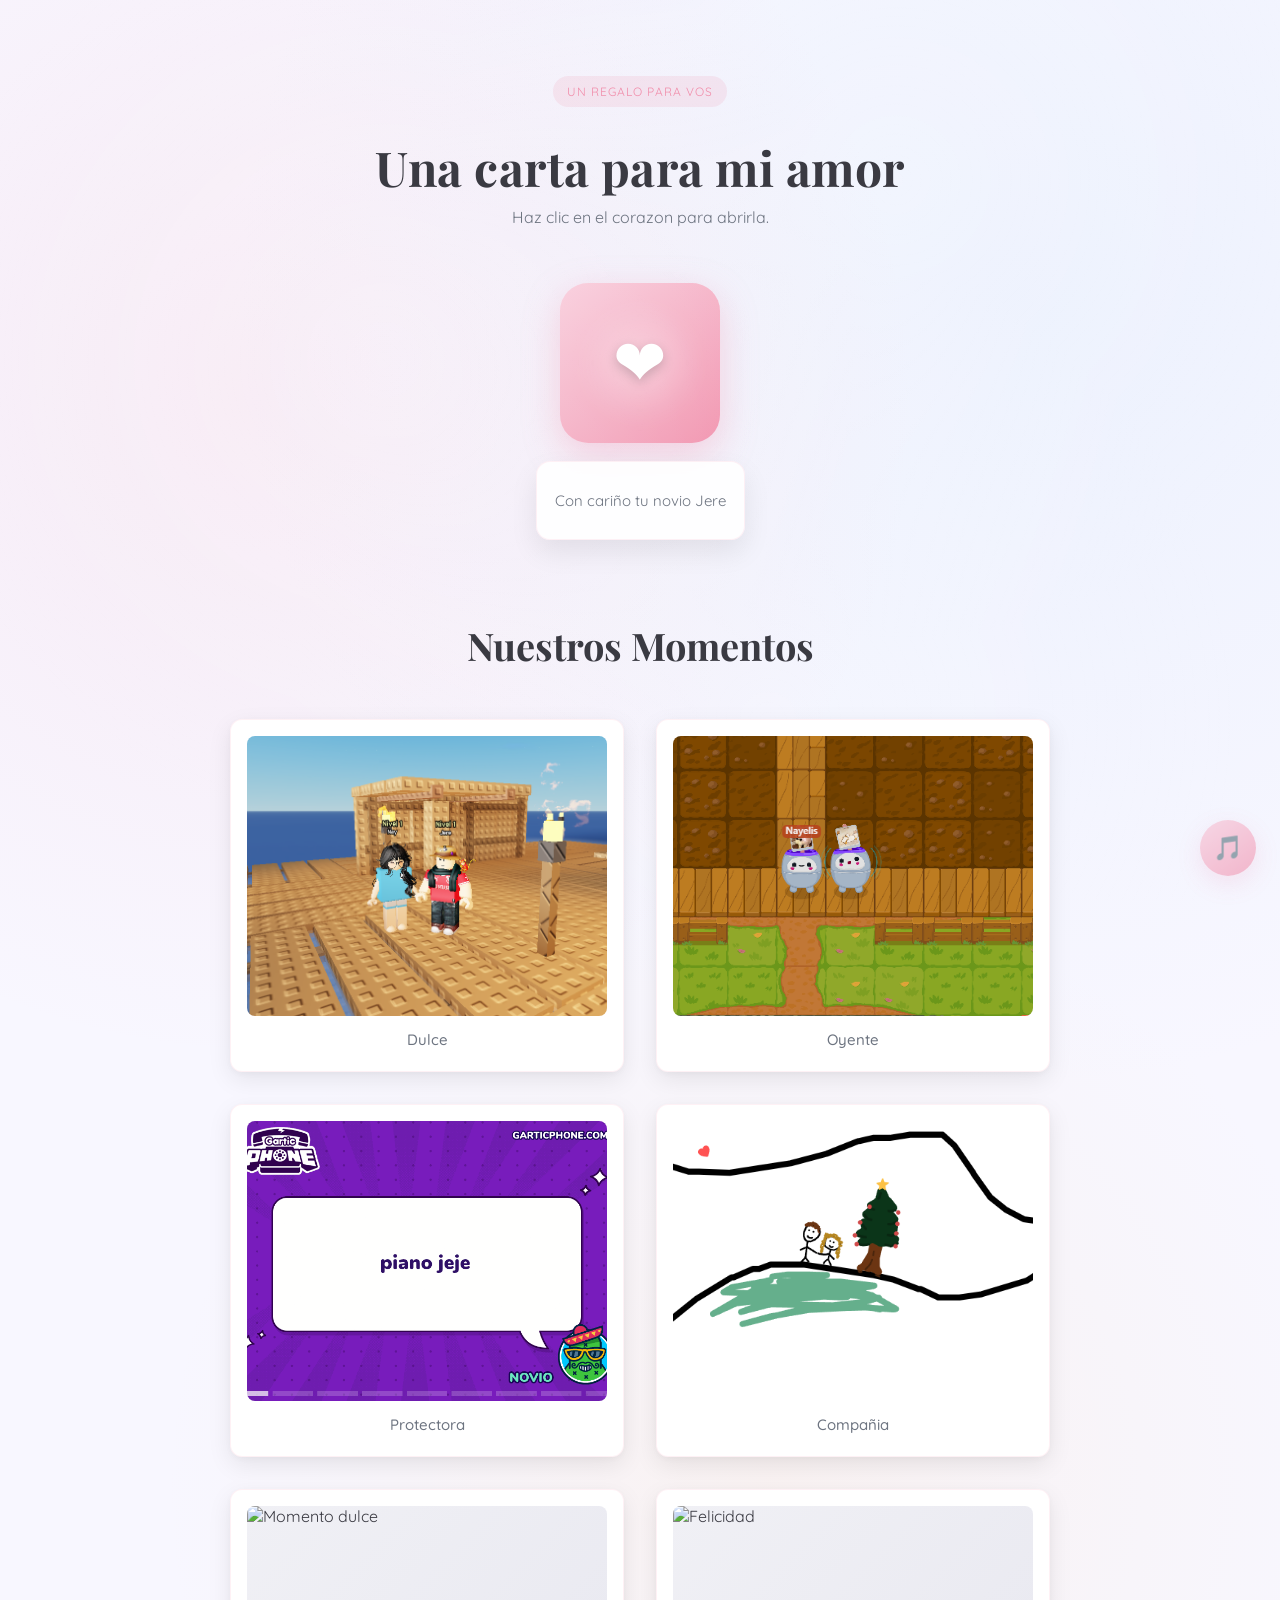
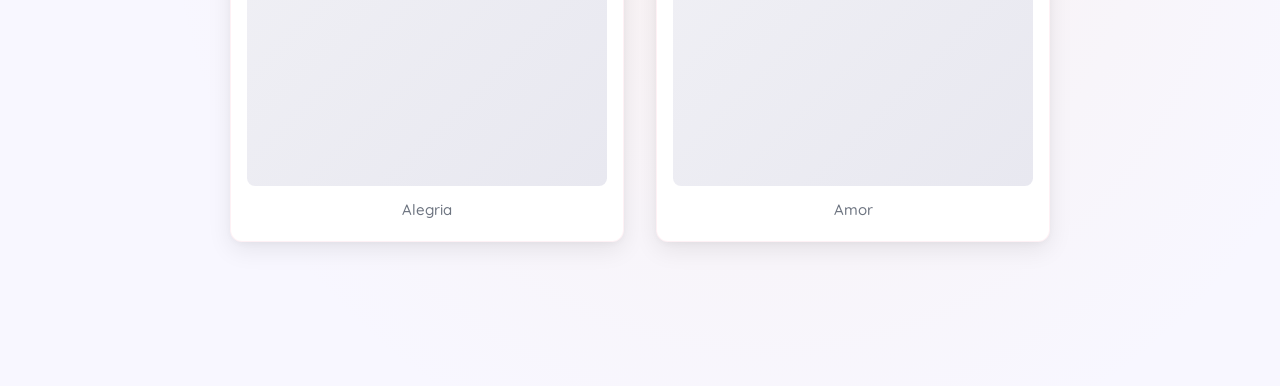
==== index.html @ 18df9baa "Update v 0.1: Primer commit, agregue la base del proyecto" ====
<!DOCTYPE html>
<html lang="es">
<head>
  <meta charset="UTF-8" />
  <meta name="viewport" content="width=device-width, initial-scale=1.0" />
  <title>Para ti</title>
  <link rel="preconnect" href="https://fonts.googleapis.com">
  <link rel="preconnect" href="https://fonts.gstatic.com" crossorigin>
  <link href="https://fonts.googleapis.com/css2?family=Playfair+Display:wght@500;700&family=Quicksand:wght@400;600&display=swap" rel="stylesheet">
  <link rel="stylesheet" href="style.css" />
</head>
<body>
  <audio id="bgMusic" loop>
    <source src="assets/music.mp3" type="audio/mpeg">
  </audio>
  
  <button class="music-toggle" id="musicToggle" aria-label="Pausar música">
    <span class="music-icon">🎵</span>
  </button>

  <div class="bg-texture" aria-hidden="true"></div>
  <div class="container">
    <header class="header">
      <p class="eyebrow">Un regalo para vos</p>
      <h1>Una carta para mi amor</h1>
      <p class="sub">Haz clic en el corazon para abrirla.</p>
    </header>

    <main class="scene">
      <button class="heart" id="heart" aria-label="Abrir carta">
        <span class="shine"></span>
        <span class="pulse"></span>
        <span class="icon">❤</span>
      </button>
      <div class="note note-small">
        <p>Con cariño tu novio Jere</p>
      </div>
    </main>

    <section class="gallery">
      <h2 class="gallery-title">Nuestros Momentos</h2>
      <div class="gallery-grid">
        <div class="photo-frame">
          <img src="assets/foto1.jpg" alt="Nuestro momento juntos" />
          <p class="photo-caption">Dulce</p>
        </div>
        <div class="photo-frame">
          <img src="assets/foto2.jpg" alt="Momento feliz" />
          <p class="photo-caption">Oyente</p>
        </div>
        <div class="photo-frame">
          <img src="assets/foto3.gif" alt="Juntos" />
          <p class="photo-caption">Protectora</p>
        </div>
        <div class="photo-frame">
          <img src="assets/foto4.jpg" alt="Aventura" />
          <p class="photo-caption">Compañia</p>
        </div>
        <div class="photo-frame">
          <img src="assets/foto5.jpg" alt="Momento dulce" />
          <p class="photo-caption">Alegria</p>
        </div>
        <div class="photo-frame">
          <img src="assets/foto6.jpg" alt="Felicidad" />
          <p class="photo-caption">Amor</p>
        </div>
      </div>
    </section>
  </div>

  <div class="overlay" id="overlay" hidden>
    <div class="letter" role="dialog" aria-modal="true" aria-labelledby="title">
      <button class="close" id="close" aria-label="Cerrar carta">×</button>
      <p class="eyebrow">Carta para Nayelis</p>
      <h2 id="title">Gracias por existir</h2>
      <p>Hola mi amor,</p>
      <p>
        Hace algunos años escuché una canción que me hizo pensar en vos.
        Vos todavía no estabas en mi vida, pero esa canción hablaba sobre
        regalar con amor aquello que uno sabe hacer mejor, o lo que sabe hacer.
        En ese momento jamás imaginé que algún día conocería a alguien a quien quisiera dedicarle algo tan tierno como una de mis canciones favoritas.
        Pero entonces llegaste vos.
      </p>
      <p>
        Te dedico con todo mi corzon, esta carta virtual, que hice con mucho amor
        y pensando en vos. Espero que te guste, y que sepas que cada palabra
        que escribi aca, viene desde lo mas profundo de mi ser.
      </p>
      <p>Con todo mi amor,</p>
      <p class="sig">Jere 💗</p>
    </div>
  </div>

  <script src="script.js"></script>
</body>
</html>
---- style.css ----
:root {
  --bg: #f8f7ff;
  --accent: #f08ba8;
  --accent-2: #b7d8f7;
  --text: #3a3a42;
  --muted: #6d7480;
  --card: #ffffff;
  --glass: rgba(255, 255, 255, 0.9);
  --font-title: "Playfair Display", "Times New Roman", serif;
  --font-body: "Quicksand", "Segoe UI", sans-serif;
}

* { box-sizing: border-box; }
body {
  margin: 0;
  min-height: 100vh;
  font-family: var(--font-body);
  color: var(--text);
  background: radial-gradient(circle at 20% 20%, rgba(240, 139, 168, 0.12), transparent 35%),
              radial-gradient(circle at 80% 15%, rgba(183, 216, 247, 0.18), transparent 40%),
              radial-gradient(circle at 60% 75%, rgba(252, 214, 172, 0.16), transparent 36%),
              var(--bg);
  overflow-x: hidden;
}

a { color: inherit; }

.bg-texture {
  position: fixed;
  inset: 0;
  background-image: radial-gradient(circle at 30% 40%, rgba(255, 255, 255, 0.8) 0, transparent 45%),
    radial-gradient(circle at 70% 20%, rgba(255, 255, 255, 0.6) 0, transparent 40%),
    radial-gradient(circle at 60% 80%, rgba(255, 255, 255, 0.55) 0, transparent 45%);
  opacity: 0.3;
  z-index: 0;
  pointer-events: none;
}

.container {
  position: relative;
  z-index: 1;
  max-width: 900px;
  margin: 0 auto;
  padding: clamp(48px, 8vw, 64px) clamp(18px, 6vw, 28px) clamp(64px, 10vw, 84px);
}

.header {
  text-align: center;
  margin-bottom: 56px;
}

.eyebrow {
  display: inline-block;
  padding: 8px 14px;
  border-radius: 999px;
  background: rgba(240, 139, 168, 0.15);
  color: var(--accent);
  letter-spacing: 0.08em;
  font-size: 12px;
  text-transform: uppercase;
}

h1 {
  font-family: var(--font-title);
  font-size: clamp(32px, 5vw, 48px);
  margin: 16px 0 8px;
  letter-spacing: 0.01em;
}

.sub {
  color: var(--muted);
  margin: 0;
  font-size: 16px;
}

.scene {
  display: grid;
  place-items: center;
  gap: 18px;
}

.heart {
  position: relative;
  width: 160px;
  height: 160px;
  border-radius: 28px;
  border: none;
  background: linear-gradient(145deg, #f7c2d4, #f08ba8);
  color: #ffffff;
  cursor: pointer;
  transition: transform 180ms ease, box-shadow 220ms ease;
  box-shadow: 0 12px 36px rgba(240, 139, 168, 0.35);
  overflow: hidden;
}

.heart .icon {
  position: relative;
  z-index: 2;
  font-size: 64px;
  text-shadow: 0 4px 12px rgba(0, 0, 0, 0.18);
}

.heart .shine {
  position: absolute;
  top: -40%;
  left: -10%;
  width: 220%;
  height: 160%;
  background: linear-gradient(120deg, rgba(255, 255, 255, 0.32), rgba(255, 255, 255, 0));
  transform: rotate(-12deg);
  opacity: 0.85;
}

.heart .pulse {
  position: absolute;
  inset: 0;
  background: radial-gradient(circle at 50% 50%, rgba(255, 255, 255, 0.55), transparent 55%);
  filter: blur(10px);
  opacity: 0.6;
  animation: pulse 1.8s infinite;
}

.heart:hover { transform: translateY(-4px) scale(1.02); }
.heart:active { transform: translateY(1px) scale(0.99); }
.heart:focus-visible {
  outline: 3px solid var(--accent-2);
  outline-offset: 6px;
}

.note {
  background: var(--glass);
  border: 1px solid rgba(240, 139, 168, 0.12);
  backdrop-filter: blur(10px);
  color: var(--muted);
  padding: 14px 18px;
  border-radius: 14px;
  box-shadow: 0 12px 28px rgba(0, 0, 0, 0.08);
}

.note-small { font-size: 15px; }

.gallery {
  margin-top: 80px;
  padding-bottom: 60px;
}

.gallery-title {
  font-family: var(--font-title);
  font-size: clamp(28px, 4vw, 38px);
  text-align: center;
  margin: 0 0 48px;
  color: var(--text);
}

.gallery-grid {
  display: grid;
  grid-template-columns: repeat(auto-fit, minmax(280px, 1fr));
  gap: 32px;
  padding: 0 12px;
}

.photo-frame {
  position: relative;
  background: var(--card);
  border-radius: 12px;
  padding: 16px;
  box-shadow: 0 8px 24px rgba(0, 0, 0, 0.08),
              0 2px 8px rgba(0, 0, 0, 0.04);
  transition: transform 220ms ease, box-shadow 280ms ease;
  border: 1px solid rgba(240, 139, 168, 0.12);
}

.photo-frame:hover {
  transform: translateY(-6px);
  box-shadow: 0 16px 40px rgba(0, 0, 0, 0.12),
              0 4px 12px rgba(0, 0, 0, 0.06);
}

.photo-frame img {
  width: 100%;
  height: 280px;
  object-fit: cover;
  border-radius: 8px;
  display: block;
  background: linear-gradient(135deg, #f0f0f5, #e8e8f0);
}

.photo-caption {
  margin: 14px 0 6px;
  text-align: center;
  font-size: 15px;
  color: var(--muted);
  font-weight: 500;
}

.overlay {
  position: fixed;
  inset: 0;
  display: grid;
  place-items: center;
  padding: 24px;
  background: rgba(58, 58, 66, 0.25);
  backdrop-filter: blur(8px);
  z-index: 10;
  animation: fadeIn 220ms ease;
}

.overlay[hidden] {
  display: none !important;
}

.letter {
  position: relative;
  max-width: 640px;
  width: min(640px, 100%);
  background: linear-gradient(180deg, rgba(255, 255, 255, 0.96), rgba(255, 255, 255, 0.92));
  border: 1px solid rgba(240, 139, 168, 0.18);
  box-shadow: 0 20px 70px rgba(0, 0, 0, 0.14);
  padding: 32px 30px 34px;
  border-radius: 18px;
  color: var(--text);
  animation: slideUp 260ms ease;
}

.letter h2 {
  font-family: var(--font-title);
  margin: 12px 0 12px;
  font-size: clamp(26px, 3vw, 34px);
}

.letter p {
  margin: 12px 0;
  line-height: 1.6;
  color: #555a66;
}

.sig { font-weight: 600; color: var(--accent); }

.close {
  position: absolute;
  top: 14px;
  right: 14px;
  width: 36px;
  height: 36px;
  border: none;
  border-radius: 50%;
  background: rgba(240, 139, 168, 0.12);
  color: var(--text);
  font-size: 20px;
  cursor: pointer;
  transition: background 150ms ease, transform 150ms ease;
}

.close:hover { background: rgba(240, 139, 168, 0.2); transform: scale(1.02); }
.close:active { transform: scale(0.98); }

.music-toggle {
  position: fixed;
  bottom: 24px;
  right: 24px;
  width: 56px;
  height: 56px;
  border-radius: 50%;
  border: none;
  background: linear-gradient(145deg, #f7c2d4, #f08ba8);
  color: #ffffff;
  font-size: 24px;
  cursor: pointer;
  box-shadow: 0 8px 24px rgba(240, 139, 168, 0.3);
  transition: transform 180ms ease, box-shadow 200ms ease;
  z-index: 100;
  display: flex;
  align-items: center;
  justify-content: center;
}

.music-toggle:hover {
  transform: translateY(-2px) scale(1.05);
  box-shadow: 0 12px 32px rgba(240, 139, 168, 0.4);
}

.music-toggle:active {
  transform: translateY(0) scale(0.98);
}

.music-toggle.paused {
  opacity: 0.6;
}

.music-icon {
  animation: musicPulse 1.2s ease infinite;
}

.music-toggle.paused .music-icon {
  animation: none;
}

@keyframes musicPulse {
  0%, 100% { transform: scale(1); }
  50% { transform: scale(1.1); }
}

@keyframes pulse {
  0% { transform: scale(0.96); opacity: 0.5; }
  50% { transform: scale(1.04); opacity: 0.8; }
  100% { transform: scale(0.96); opacity: 0.5; }
}

@keyframes fadeIn {
  from { opacity: 0; }
  to { opacity: 1; }
}

@keyframes slideUp {
  from { transform: translateY(12px); opacity: 0; }
  to { transform: translateY(0); opacity: 1; }
}

@media (max-width: 640px) {
  body { font-size: 15px; }
  .container { padding: 44px 18px 60px; }
  .header { margin-bottom: 42px; }
  h1 { font-size: clamp(28px, 8vw, 36px); }
  .heart { width: 140px; height: 140px; }
  .note { font-size: 14px; }
  .letter { padding: 24px 22px 28px; }
  .gallery { margin-top: 60px; padding-bottom: 48px; }
  .gallery-grid { gap: 24px; padding: 0 6px; }
  .photo-frame img { height: 240px; }
}

@media (max-width: 480px) {
  body { font-size: 14px; }
  .container { padding: 38px 16px 54px; }
  .header { margin-bottom: 36px; }
  .sub { font-size: 15px; }
  .heart { width: 120px; height: 120px; border-radius: 22px; }
  .heart .icon { font-size: 52px; }
  .note { font-size: 13px; padding: 12px 14px; }
  .overlay { padding: 16px; }
  .letter { border-radius: 14px; padding: 22px 18px 26px; }
  .letter h2 { font-size: clamp(22px, 7vw, 28px); }
  .music-toggle { width: 50px; height: 50px; font-size: 22px; bottom: 18px; right: 18px; }
  .gallery { margin-top: 48px; padding-bottom: 40px; }
  .gallery-title { font-size: clamp(24px, 6vw, 30px); margin-bottom: 32px; }
  .gallery-grid { grid-template-columns: 1fr; gap: 20px; }
  .photo-frame { padding: 14px; }
  .photo-frame img { height: 220px; }
  .photo-caption { font-size: 14px; margin: 12px 0 4px; }
}
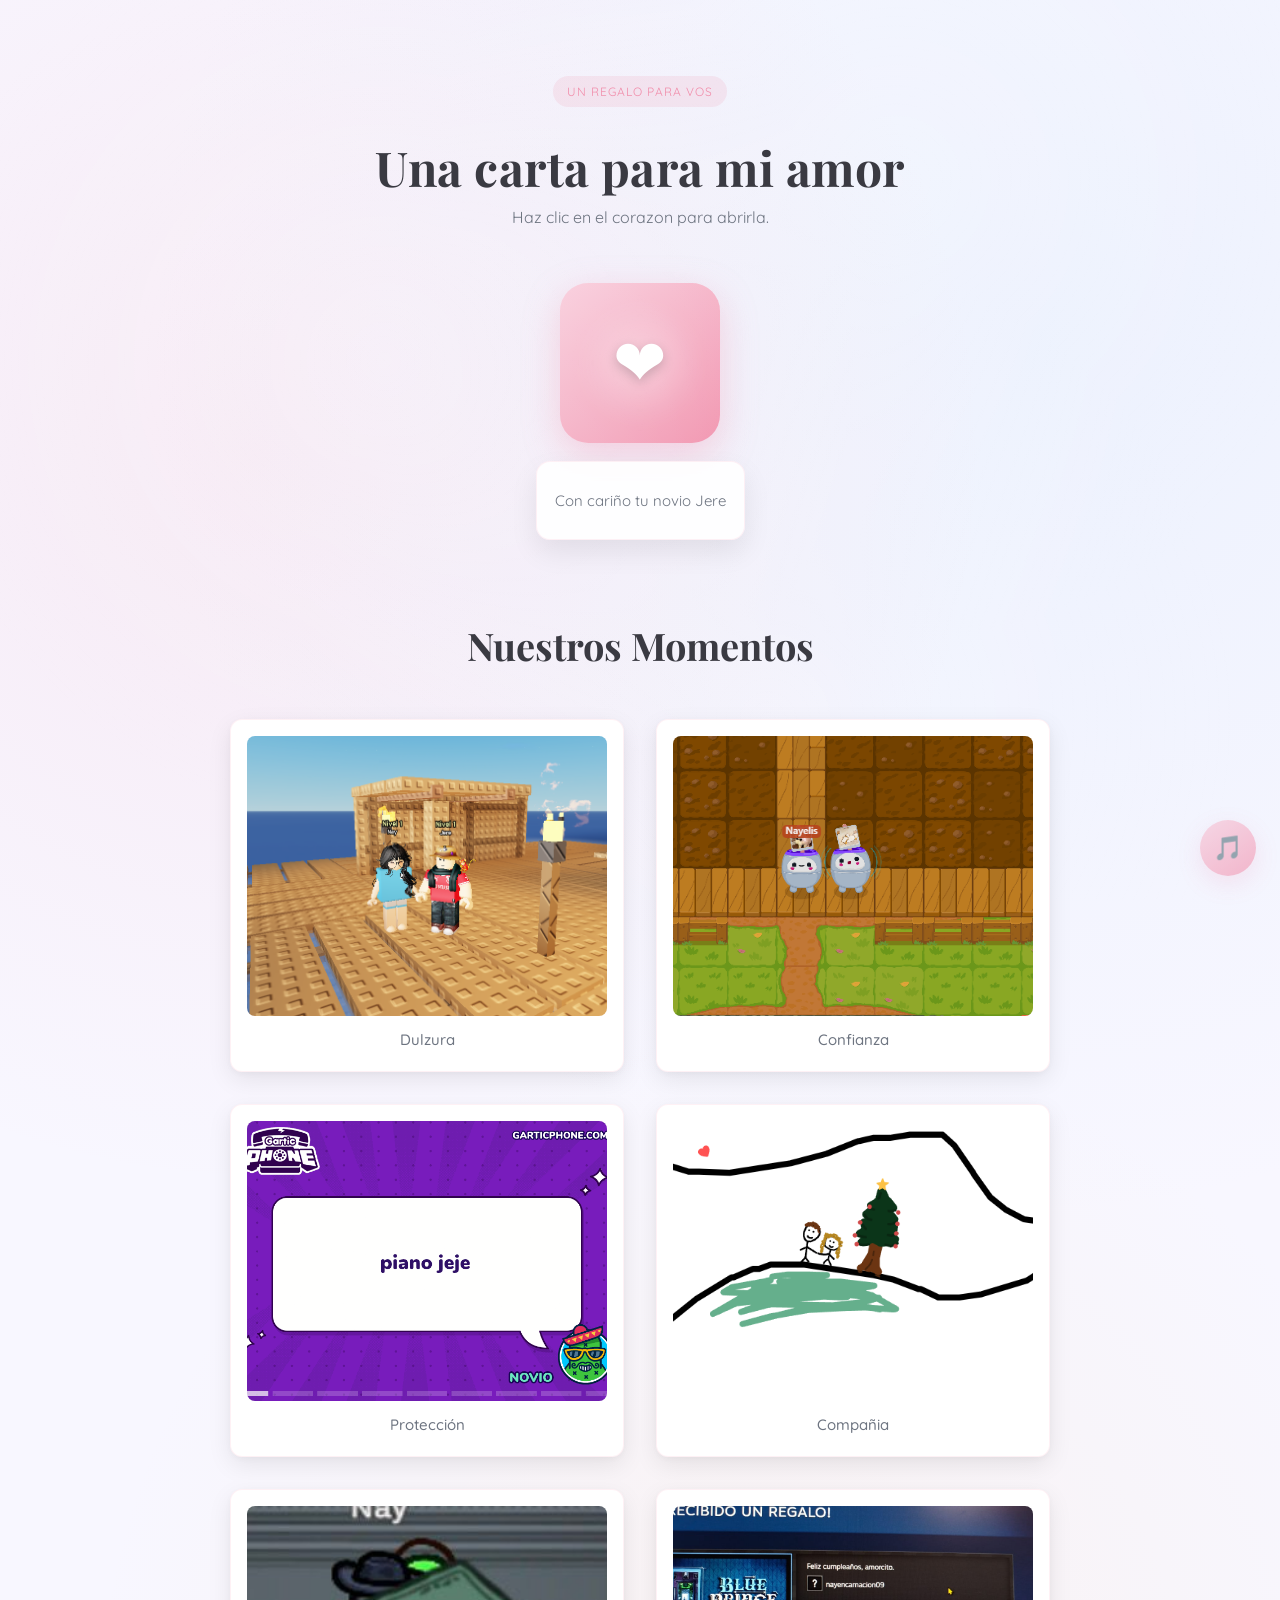
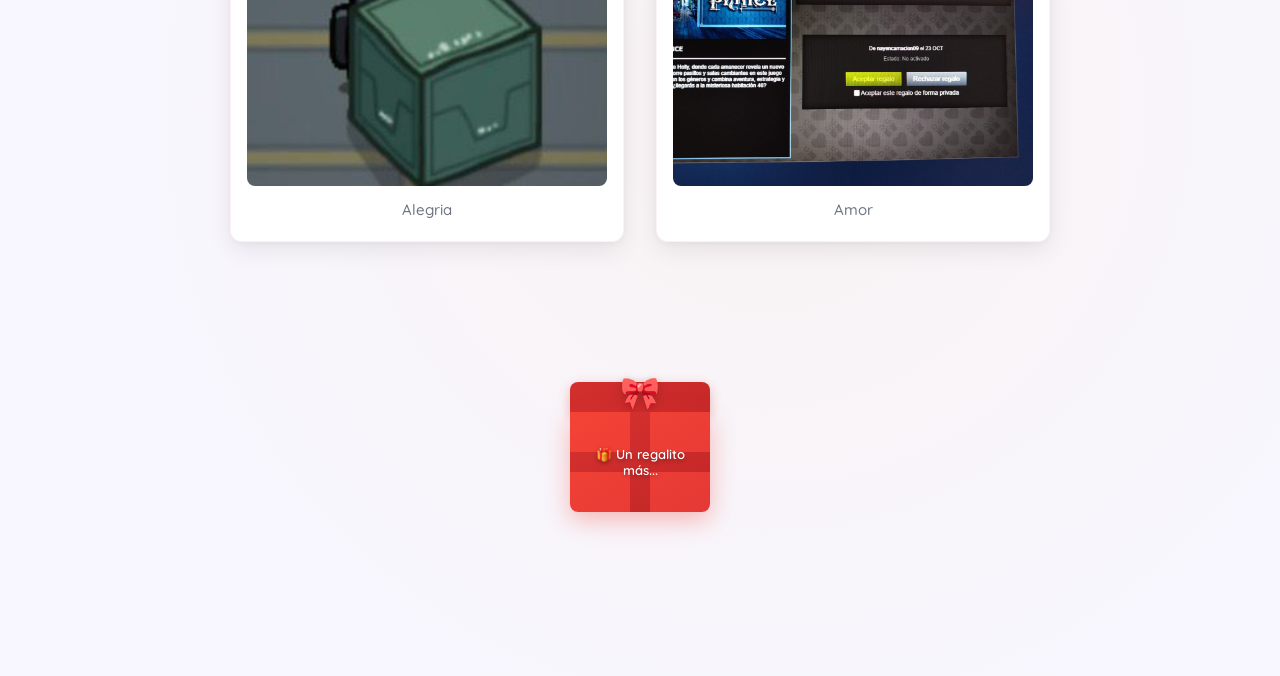
==== commit d7e35a43: "Update: v0.2: Cajita de navidad + todas las fotos" ====
--- a/index.html
+++ b/index.html
@@ -3,7 +3,7 @@
 <head>
   <meta charset="UTF-8" />
   <meta name="viewport" content="width=device-width, initial-scale=1.0" />
-  <title>Para ti</title>
+  <title>Mis sentimientos por Nayelis Fernandez</title>
   <link rel="preconnect" href="https://fonts.googleapis.com">
   <link rel="preconnect" href="https://fonts.gstatic.com" crossorigin>
   <link href="https://fonts.googleapis.com/css2?family=Playfair+Display:wght@500;700&family=Quicksand:wght@400;600&display=swap" rel="stylesheet">
@@ -42,15 +42,15 @@
       <div class="gallery-grid">
         <div class="photo-frame">
           <img src="assets/foto1.jpg" alt="Nuestro momento juntos" />
-          <p class="photo-caption">Dulce</p>
+          <p class="photo-caption">Dulzura</p>
         </div>
         <div class="photo-frame">
           <img src="assets/foto2.jpg" alt="Momento feliz" />
-          <p class="photo-caption">Oyente</p>
+          <p class="photo-caption">Confianza</p>
         </div>
         <div class="photo-frame">
           <img src="assets/foto3.gif" alt="Juntos" />
-          <p class="photo-caption">Protectora</p>
+          <p class="photo-caption">Protección</p>
         </div>
         <div class="photo-frame">
           <img src="assets/foto4.jpg" alt="Aventura" />
@@ -63,6 +63,24 @@
         <div class="photo-frame">
           <img src="assets/foto6.jpg" alt="Felicidad" />
           <p class="photo-caption">Amor</p>
+        </div>
+      </div>
+    </section>
+
+    <section class="gift-section">
+      <div class="gift-box" id="giftBox">
+        <div class="gift-lid">
+          <div class="bow">🎀</div>
+        </div>
+        <div class="gift-body">
+          <p class="gift-text">🎁 Un regalito más...</p>
+        </div>
+      </div>
+      <div class="gift-content" id="giftContent" hidden>
+        <button class="close-gift" id="closeGift" aria-label="Cerrar regalo">×</button>
+        <h3 class="gift-title">🎄 Playlist Especial 🎄</h3>
+        <div class="spotify-container">
+          <iframe data-testid="embed-iframe" style="border-radius:12px" src="https://open.spotify.com/embed/playlist/2BHzyOZ7gRALqQRR4OWiQD?utm_source=generator&theme=0" width="100%" height="352" frameBorder="0" allowfullscreen="" allow="autoplay; clipboard-write; encrypted-media; fullscreen; picture-in-picture" loading="lazy"></iframe>
         </div>
       </div>
     </section>
--- a/style.css
+++ b/style.css
@@ -191,6 +191,153 @@
   font-size: 15px;
   color: var(--muted);
   font-weight: 500;
+}
+
+.gift-section {
+  margin-top: 80px;
+  padding-bottom: 80px;
+  display: flex;
+  flex-direction: column;
+  align-items: center;
+  gap: 32px;
+}
+
+.gift-box {
+  cursor: pointer;
+  transition: transform 250ms ease;
+  position: relative;
+}
+
+.gift-box:hover {
+  transform: scale(1.05);
+}
+
+.gift-box:active {
+  transform: scale(0.98);
+}
+
+.gift-lid {
+  width: 140px;
+  height: 30px;
+  background: linear-gradient(145deg, #d32f2f, #c62828);
+  border-radius: 8px 8px 0 0;
+  position: relative;
+  box-shadow: 0 4px 12px rgba(211, 47, 47, 0.3);
+  animation: giftBounce 2s ease-in-out infinite;
+}
+
+.bow {
+  position: absolute;
+  top: -10px;
+  left: 50%;
+  transform: translateX(-50%);
+  font-size: 32px;
+  filter: drop-shadow(0 2px 4px rgba(0, 0, 0, 0.2));
+}
+
+.gift-body {
+  width: 140px;
+  height: 100px;
+  background: linear-gradient(145deg, #f44336, #e53935);
+  border-radius: 0 0 8px 8px;
+  display: flex;
+  align-items: center;
+  justify-content: center;
+  box-shadow: 0 8px 24px rgba(244, 67, 54, 0.35);
+  position: relative;
+}
+
+.gift-body::before {
+  content: '';
+  position: absolute;
+  top: 0;
+  left: 50%;
+  transform: translateX(-50%);
+  width: 20px;
+  height: 100%;
+  background: linear-gradient(145deg, #d32f2f, #c62828);
+}
+
+.gift-body::after {
+  content: '';
+  position: absolute;
+  top: 50%;
+  left: 0;
+  transform: translateY(-50%);
+  width: 100%;
+  height: 20px;
+  background: linear-gradient(145deg, #d32f2f, #c62828);
+}
+
+.gift-text {
+  position: relative;
+  z-index: 1;
+  color: white;
+  font-size: 13px;
+  font-weight: 600;
+  text-align: center;
+  margin: 0;
+  padding: 0 8px;
+  text-shadow: 0 2px 4px rgba(0, 0, 0, 0.3);
+}
+
+.gift-content {
+  width: 100%;
+  max-width: 600px;
+  background: linear-gradient(180deg, rgba(255, 255, 255, 0.96), rgba(255, 255, 255, 0.92));
+  border: 1px solid rgba(240, 139, 168, 0.18);
+  box-shadow: 0 20px 70px rgba(0, 0, 0, 0.14);
+  padding: 32px 24px;
+  border-radius: 18px;
+  position: relative;
+  animation: slideUp 300ms ease;
+}
+
+.gift-content[hidden] {
+  display: none;
+}
+
+.close-gift {
+  position: absolute;
+  top: 14px;
+  right: 14px;
+  width: 36px;
+  height: 36px;
+  border: none;
+  border-radius: 50%;
+  background: rgba(240, 139, 168, 0.12);
+  color: var(--text);
+  font-size: 20px;
+  cursor: pointer;
+  transition: background 150ms ease, transform 150ms ease;
+}
+
+.close-gift:hover {
+  background: rgba(240, 139, 168, 0.2);
+  transform: scale(1.02);
+}
+
+.close-gift:active {
+  transform: scale(0.98);
+}
+
+.gift-title {
+  font-family: var(--font-title);
+  font-size: clamp(22px, 4vw, 28px);
+  text-align: center;
+  margin: 0 0 24px;
+  color: var(--text);
+}
+
+.spotify-container {
+  width: 100%;
+  border-radius: 12px;
+  overflow: hidden;
+}
+
+@keyframes giftBounce {
+  0%, 100% { transform: translateY(0); }
+  50% { transform: translateY(-8px); }
 }
 
 .overlay {
@@ -327,6 +474,8 @@
   .gallery { margin-top: 60px; padding-bottom: 48px; }
   .gallery-grid { gap: 24px; padding: 0 6px; }
   .photo-frame img { height: 240px; }
+  .gift-section { margin-top: 60px; padding-bottom: 60px; }
+  .gift-content { padding: 28px 20px; }
 }
 
 @media (max-width: 480px) {
@@ -347,4 +496,8 @@
   .photo-frame { padding: 14px; }
   .photo-frame img { height: 220px; }
   .photo-caption { font-size: 14px; margin: 12px 0 4px; }
-}
+  .gift-section { margin-top: 48px; padding-bottom: 48px; }
+  .gift-box { transform: scale(0.9); }
+  .gift-content { padding: 24px 16px; max-width: 100%; }
+  .gift-title { font-size: clamp(20px, 5vw, 24px); }
+}
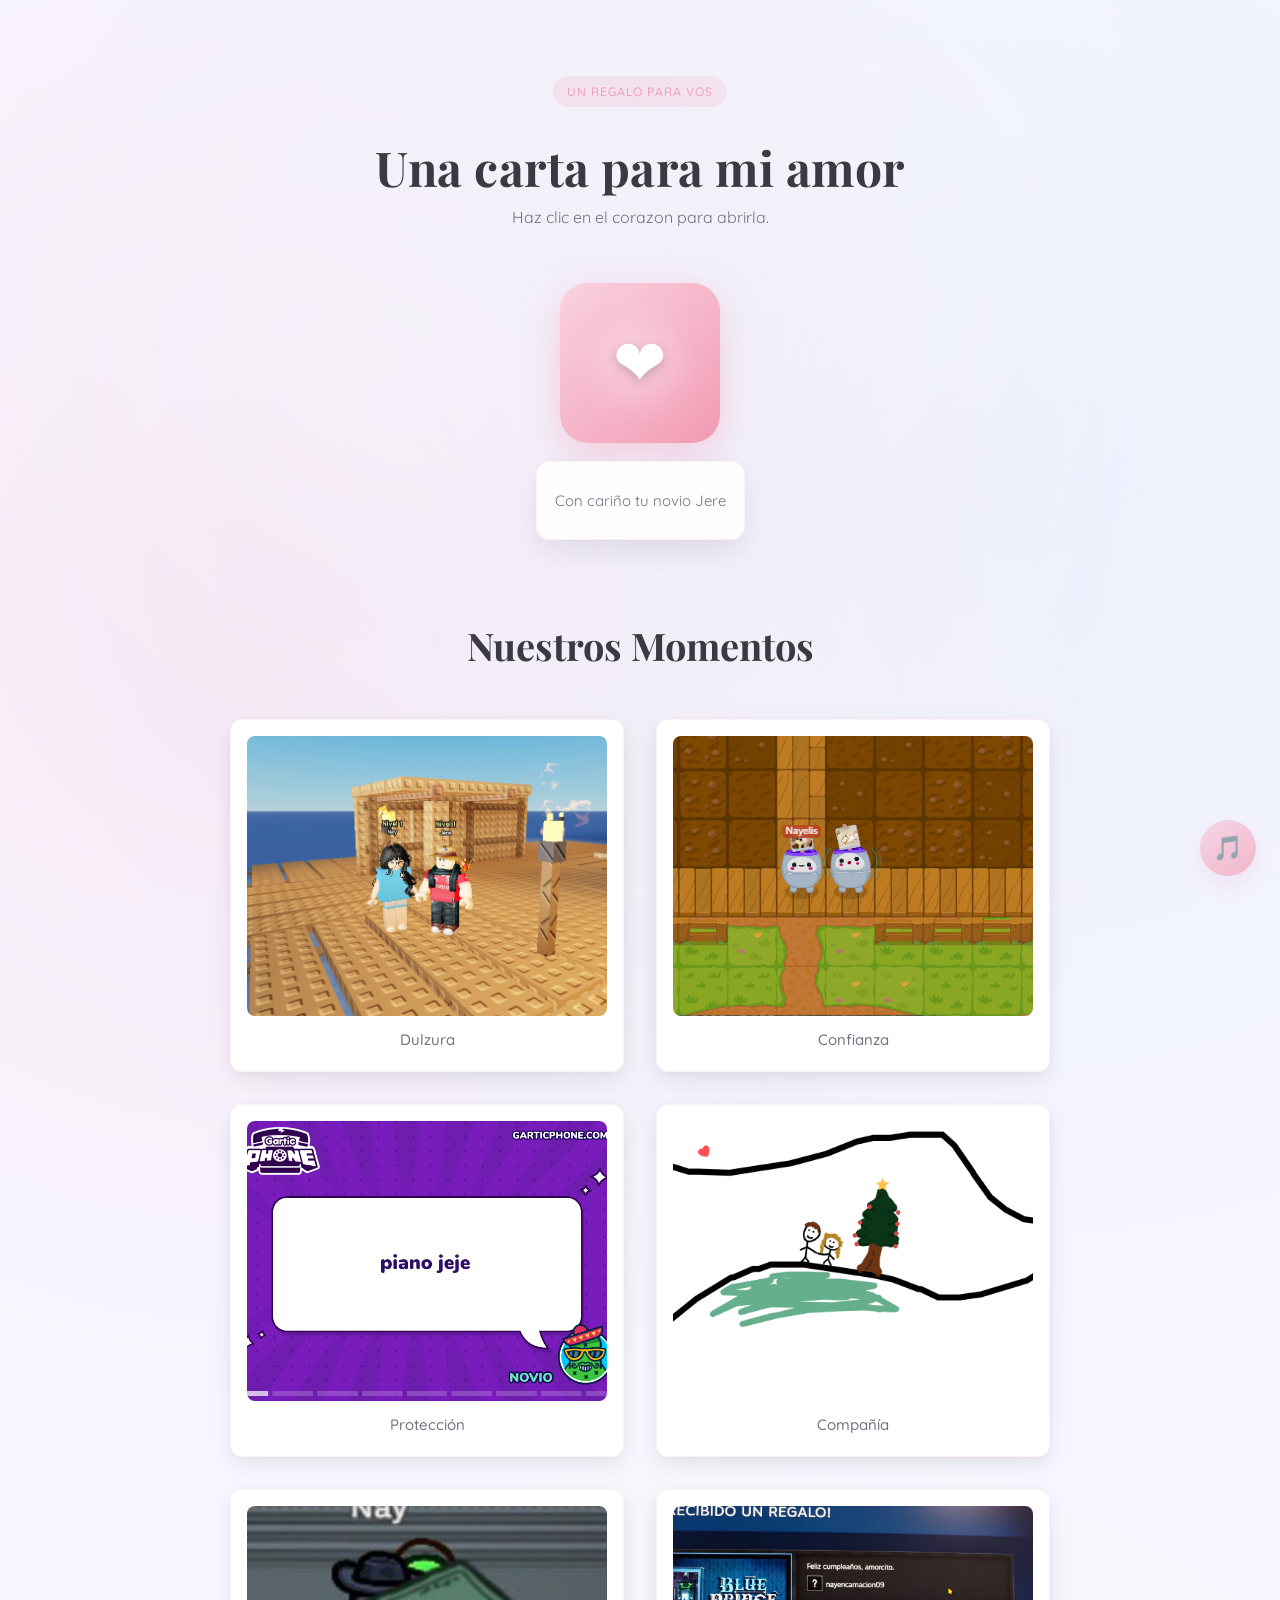
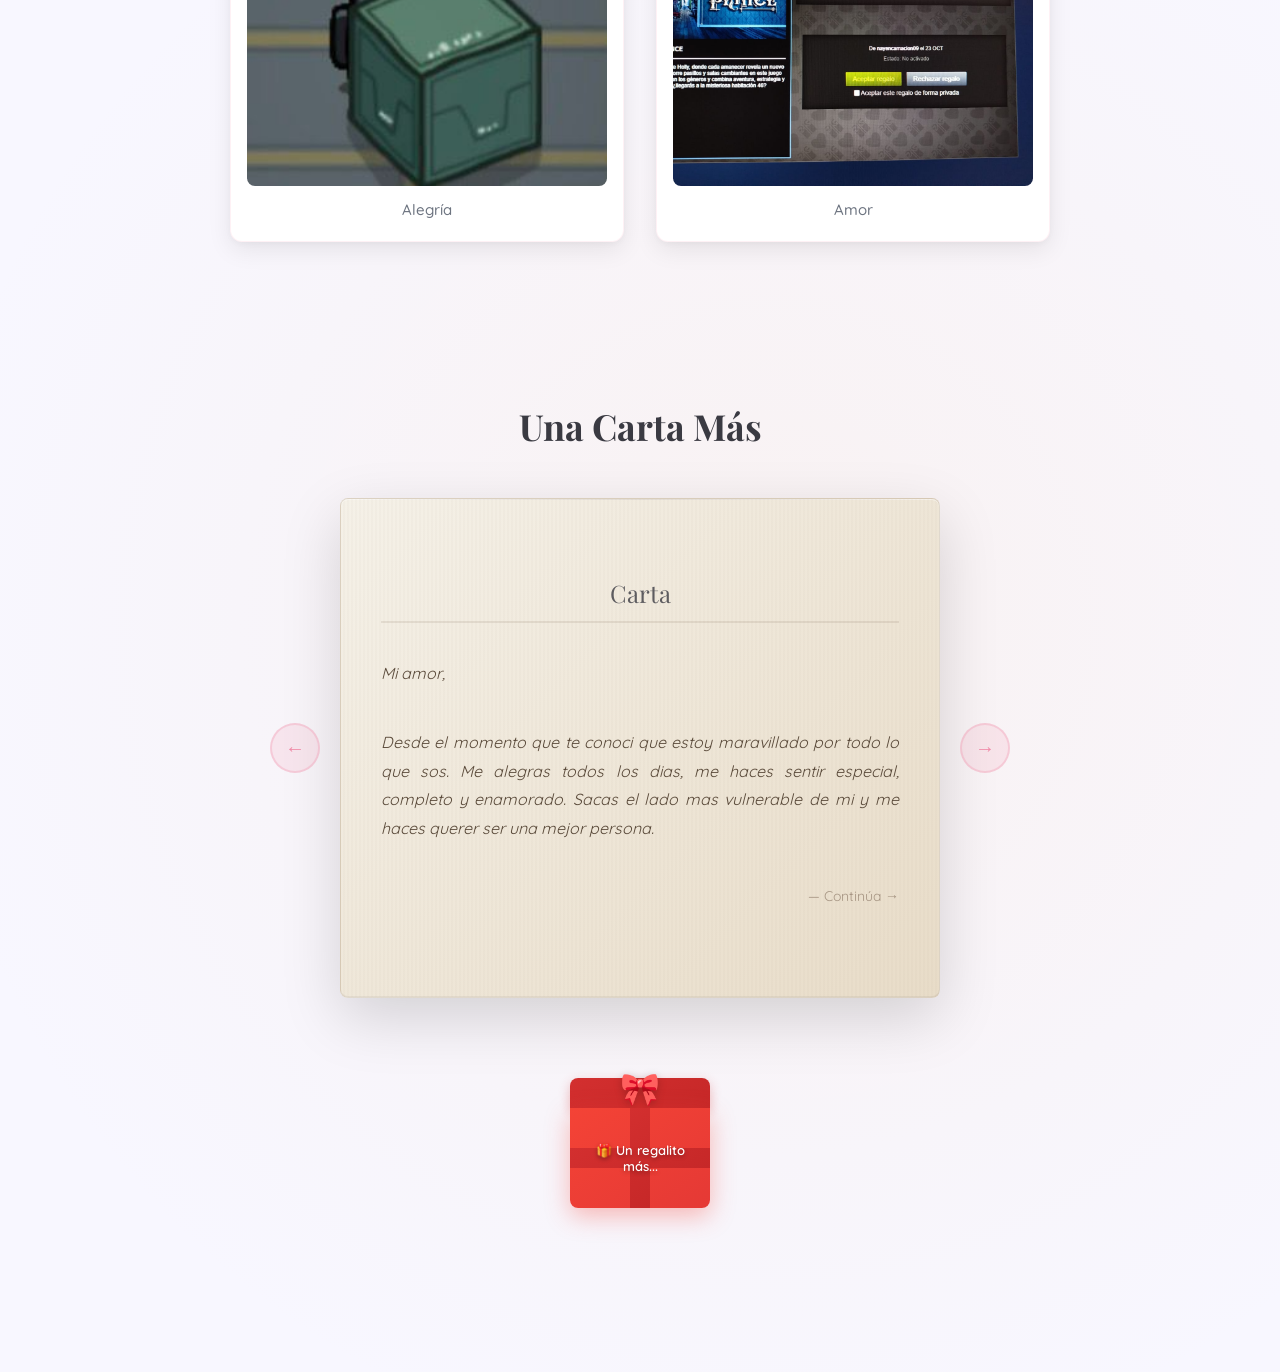
==== commit e6e35720: "Update V1.0: VERION OFICIAL" ====
--- a/index.html
+++ b/index.html
@@ -54,16 +54,68 @@
         </div>
         <div class="photo-frame">
           <img src="assets/foto4.jpg" alt="Aventura" />
-          <p class="photo-caption">Compañia</p>
+          <p class="photo-caption">Compañía</p>
         </div>
         <div class="photo-frame">
           <img src="assets/foto5.jpg" alt="Momento dulce" />
-          <p class="photo-caption">Alegria</p>
+          <p class="photo-caption">Alegría</p>
         </div>
         <div class="photo-frame">
           <img src="assets/foto6.jpg" alt="Felicidad" />
           <p class="photo-caption">Amor</p>
         </div>
+      </div>
+    </section>
+
+    <section class="letter-book-section">
+      <h2 class="section-title">Una Carta Más</h2>
+      <div class="letter-book">
+        <button class="page-turn-btn page-turn-btn-left" id="prevPageBtn" aria-label="Volver página">
+          <span class="turn-icon">←</span>
+        </button>
+
+        <div class="book-page book-page-front" id="bookPageFront">
+          <div class="page-content">
+            <p class="page-header">Carta</p>
+            <p class="page-text">
+              Mi amor,
+            </p>
+            <p class="page-text">
+
+            </p>
+            <p class="page-text">
+              Desde el momento que te conoci que estoy maravillado por todo lo que sos.
+              Me alegras todos los dias, me haces sentir especial, completo y enamorado.
+              Sacas el lado mas vulnerable de mi y me haces querer ser una mejor persona.
+              
+            </p>
+            <p class="page-footer">
+              — Continúa →
+            </p>
+          </div>
+        </div>
+
+        <div class="book-page book-page-back" id="bookPageBack" hidden>
+          <div class="page-content">
+            <p class="page-header">Página 2</p>
+            <p class="page-text">
+              Carta de ejemplo
+            </p>
+            <p class="page-text">
+              Gracias por existir, por hacerme feliz y hacerme la vida mas simple. Verdaderamente
+              Todo es mas lindo desde que te conoci, y es por eso que te quise hacer este detalle.
+              Espero que te guste y que sepas que cada palabra que escribi aca, viene desde lo mas profundo de mi ser.
+              De verdad te amo con todo mi corazon.
+            </p>
+            <p class="page-footer">
+              Con todo su amor: Tu novio ❤
+            </p>
+          </div>
+        </div>
+
+        <button class="page-turn-btn page-turn-btn-right" id="nextPageBtn" aria-label="Pasar página">
+          <span class="turn-icon">→</span>
+        </button>
       </div>
     </section>
 
@@ -82,6 +134,7 @@
         <div class="spotify-container">
           <iframe data-testid="embed-iframe" style="border-radius:12px" src="https://open.spotify.com/embed/playlist/2BHzyOZ7gRALqQRR4OWiQD?utm_source=generator&theme=0" width="100%" height="352" frameBorder="0" allowfullscreen="" allow="autoplay; clipboard-write; encrypted-media; fullscreen; picture-in-picture" loading="lazy"></iframe>
         </div>
+        <p class="spotify-fallback">Si no te abre, <a href="https://open.spotify.com/playlist/2BHzyOZ7gRALqQRR4OWiQD?si=55df61c9fca84693&pt=687d780756c4cedeebc9e2c209957554" target="_blank" class="spotify-link">abri este link mi amor 🎵</a></p>
       </div>
     </section>
   </div>
--- a/style.css
+++ b/style.css
@@ -193,19 +193,209 @@
   font-weight: 500;
 }
 
+
+.letter-book-section {
+  margin-top: 100px;
+  margin-bottom: 80px;
+  padding: 0 24px;
+  display: flex;
+  flex-direction: column;
+  align-items: center;
+}
+
+.section-title {
+  font-family: var(--font-title);
+  font-size: clamp(28px, 4vw, 36px);
+  text-align: center;
+  margin: 0 0 48px;
+  color: var(--text);
+}
+
+.letter-book {
+  position: relative;
+  width: 100%;
+  max-width: 600px;
+  height: 500px;
+  perspective: 1000px;
+}
+
+.book-page {
+  position: absolute;
+  width: 100%;
+  height: 100%;
+  background: linear-gradient(135deg, #f5f1e8 0%, #e8dcc8 100%);
+  border: 1px solid rgba(139, 119, 101, 0.2);
+  border-radius: 8px;
+  padding: 48px 40px;
+  box-shadow: 0 20px 60px rgba(0, 0, 0, 0.15),
+              inset 0 1px 0 rgba(255, 255, 255, 0.5),
+              inset 0 -1px 0 rgba(0, 0, 0, 0.05);
+  display: flex;
+  flex-direction: column;
+  justify-content: center;
+  transition: all 500ms cubic-bezier(0.68, -0.55, 0.265, 1.55);
+  transform-origin: left center;
+  overflow: hidden;
+}
+
+.book-page::before {
+  content: '';
+  position: absolute;
+  inset: 0;
+  background: repeating-linear-gradient(
+    90deg,
+    transparent,
+    transparent 2px,
+    rgba(139, 119, 101, 0.03) 2px,
+    rgba(139, 119, 101, 0.03) 4px
+  );
+  pointer-events: none;
+}
+
+.book-page::after {
+  content: '';
+  position: absolute;
+  top: 0;
+  left: 0;
+  right: 0;
+  height: 1px;
+  background: linear-gradient(90deg, transparent, rgba(139, 119, 101, 0.2), transparent);
+}
+
+.book-page-front {
+  z-index: 2;
+  animation: pageEnter 600ms ease-out;
+}
+
+.book-page-front[hidden] {
+  animation: pageExit 500ms ease-in forwards;
+  z-index: 1;
+}
+
+.book-page-back {
+  z-index: 1;
+  animation: pageEnter 600ms ease-out;
+}
+
+.book-page-back[hidden] {
+  animation: pageExit 500ms ease-in forwards;
+  z-index: 2;
+}
+
+.page-content {
+  position: relative;
+  z-index: 1;
+  display: flex;
+  flex-direction: column;
+  gap: 20px;
+}
+
+.page-header {
+  font-family: var(--font-title);
+  font-size: 24px;
+  text-align: center;
+  margin: 0 0 16px;
+  color: var(--text);
+  opacity: 0.8;
+  border-bottom: 2px solid rgba(139, 119, 101, 0.2);
+  padding-bottom: 12px;
+}
+
+.page-text {
+  font-size: 16px;
+  line-height: 1.8;
+  color: #5a4a3a;
+  margin: 0;
+  text-align: justify;
+  font-style: italic;
+}
+
+.page-footer {
+  text-align: right;
+  font-size: 14px;
+  color: #8b7765;
+  margin-top: 24px;
+  opacity: 0.7;
+}
+
+.page-turn-btn {
+  position: absolute;
+  top: 50%;
+  transform: translateY(-50%);
+  width: 50px;
+  height: 50px;
+  background: rgba(240, 139, 168, 0.15);
+  border: 2px solid rgba(240, 139, 168, 0.3);
+  border-radius: 50%;
+  cursor: pointer;
+  display: flex;
+  align-items: center;
+  justify-content: center;
+  font-size: 20px;
+  color: var(--accent);
+  transition: all 200ms ease;
+  z-index: 10;
+}
+
+.page-turn-btn:hover {
+  background: rgba(240, 139, 168, 0.25);
+  border-color: rgba(240, 139, 168, 0.5);
+  transform: translateY(-50%) scale(1.1);
+}
+
+.page-turn-btn:active {
+  transform: translateY(-50%) scale(0.95);
+}
+
+.page-turn-btn-left {
+  left: -70px;
+}
+
+.page-turn-btn-right {
+  right: -70px;
+}
+
+@keyframes pageEnter {
+  from {
+    opacity: 0;
+    transform: rotateY(-30deg) translateX(-20px);
+  }
+  to {
+    opacity: 1;
+    transform: rotateY(0) translateX(0);
+  }
+}
+
+@keyframes pageExit {
+  from {
+    opacity: 1;
+    transform: rotateY(0) translateX(0);
+  }
+  to {
+    opacity: 0;
+    transform: rotateY(30deg) translateX(20px);
+  }
+}
+
 .gift-section {
   margin-top: 80px;
   padding-bottom: 80px;
   display: flex;
   flex-direction: column;
   align-items: center;
+  justify-content: center;
   gap: 32px;
+  width: 100%;
+  padding-left: 24px;
+  padding-right: 24px;
 }
 
 .gift-box {
   cursor: pointer;
   transition: transform 250ms ease;
   position: relative;
+  width: 140px;
+  height: auto;
 }
 
 .gift-box:hover {
@@ -291,6 +481,7 @@
   border-radius: 18px;
   position: relative;
   animation: slideUp 300ms ease;
+  margin: 0 auto;
 }
 
 .gift-content[hidden] {
@@ -333,6 +524,26 @@
   width: 100%;
   border-radius: 12px;
   overflow: hidden;
+  display: block;
+}
+
+.spotify-fallback {
+  text-align: center;
+  margin-top: 16px;
+  font-size: 14px;
+  color: var(--muted);
+}
+
+.spotify-link {
+  color: var(--accent);
+  font-weight: 600;
+  text-decoration: none;
+  transition: color 200ms ease;
+}
+
+.spotify-link:hover {
+  color: var(--text);
+  text-decoration: underline;
 }
 
 @keyframes giftBounce {
@@ -472,9 +683,9 @@
   .note { font-size: 14px; }
   .letter { padding: 24px 22px 28px; }
   .gallery { margin-top: 60px; padding-bottom: 48px; }
-  .gallery-grid { gap: 24px; padding: 0 6px; }
+  .gallery-grid { gap: 24px; padding: 0 6px; grid-template-columns: repeat(auto-fit, minmax(240px, 1fr)); }
   .photo-frame img { height: 240px; }
-  .gift-section { margin-top: 60px; padding-bottom: 60px; }
+  .gift-section { margin-top: 60px; padding-bottom: 60px; gap: 24px; }
   .gift-content { padding: 28px 20px; }
 }
 
@@ -492,12 +703,17 @@
   .music-toggle { width: 50px; height: 50px; font-size: 22px; bottom: 18px; right: 18px; }
   .gallery { margin-top: 48px; padding-bottom: 40px; }
   .gallery-title { font-size: clamp(24px, 6vw, 30px); margin-bottom: 32px; }
-  .gallery-grid { grid-template-columns: 1fr; gap: 20px; }
+  .gallery-grid { grid-template-columns: 1fr; gap: 20px; padding: 0; }
   .photo-frame { padding: 14px; }
   .photo-frame img { height: 220px; }
   .photo-caption { font-size: 14px; margin: 12px 0 4px; }
-  .gift-section { margin-top: 48px; padding-bottom: 48px; }
-  .gift-box { transform: scale(0.9); }
-  .gift-content { padding: 24px 16px; max-width: 100%; }
-  .gift-title { font-size: clamp(20px, 5vw, 24px); }
-}
+  .gift-section { margin-top: 48px; padding: 40px 16px 48px; gap: 20px; }
+  .gift-box { width: 130px; transform: scale(1); }
+  .gift-lid { width: 130px; }
+  .gift-body { width: 130px; height: 90px; }
+  .gift-text { font-size: 12px; }
+  .gift-content { padding: 24px 16px 32px; max-width: 100%; border-radius: 14px; }
+  .gift-title { font-size: clamp(20px, 5vw, 24px); margin-bottom: 18px; }
+  .spotify-container iframe { height: 300px; }
+  .close-gift { width: 32px; height: 32px; font-size: 18px; }
+}
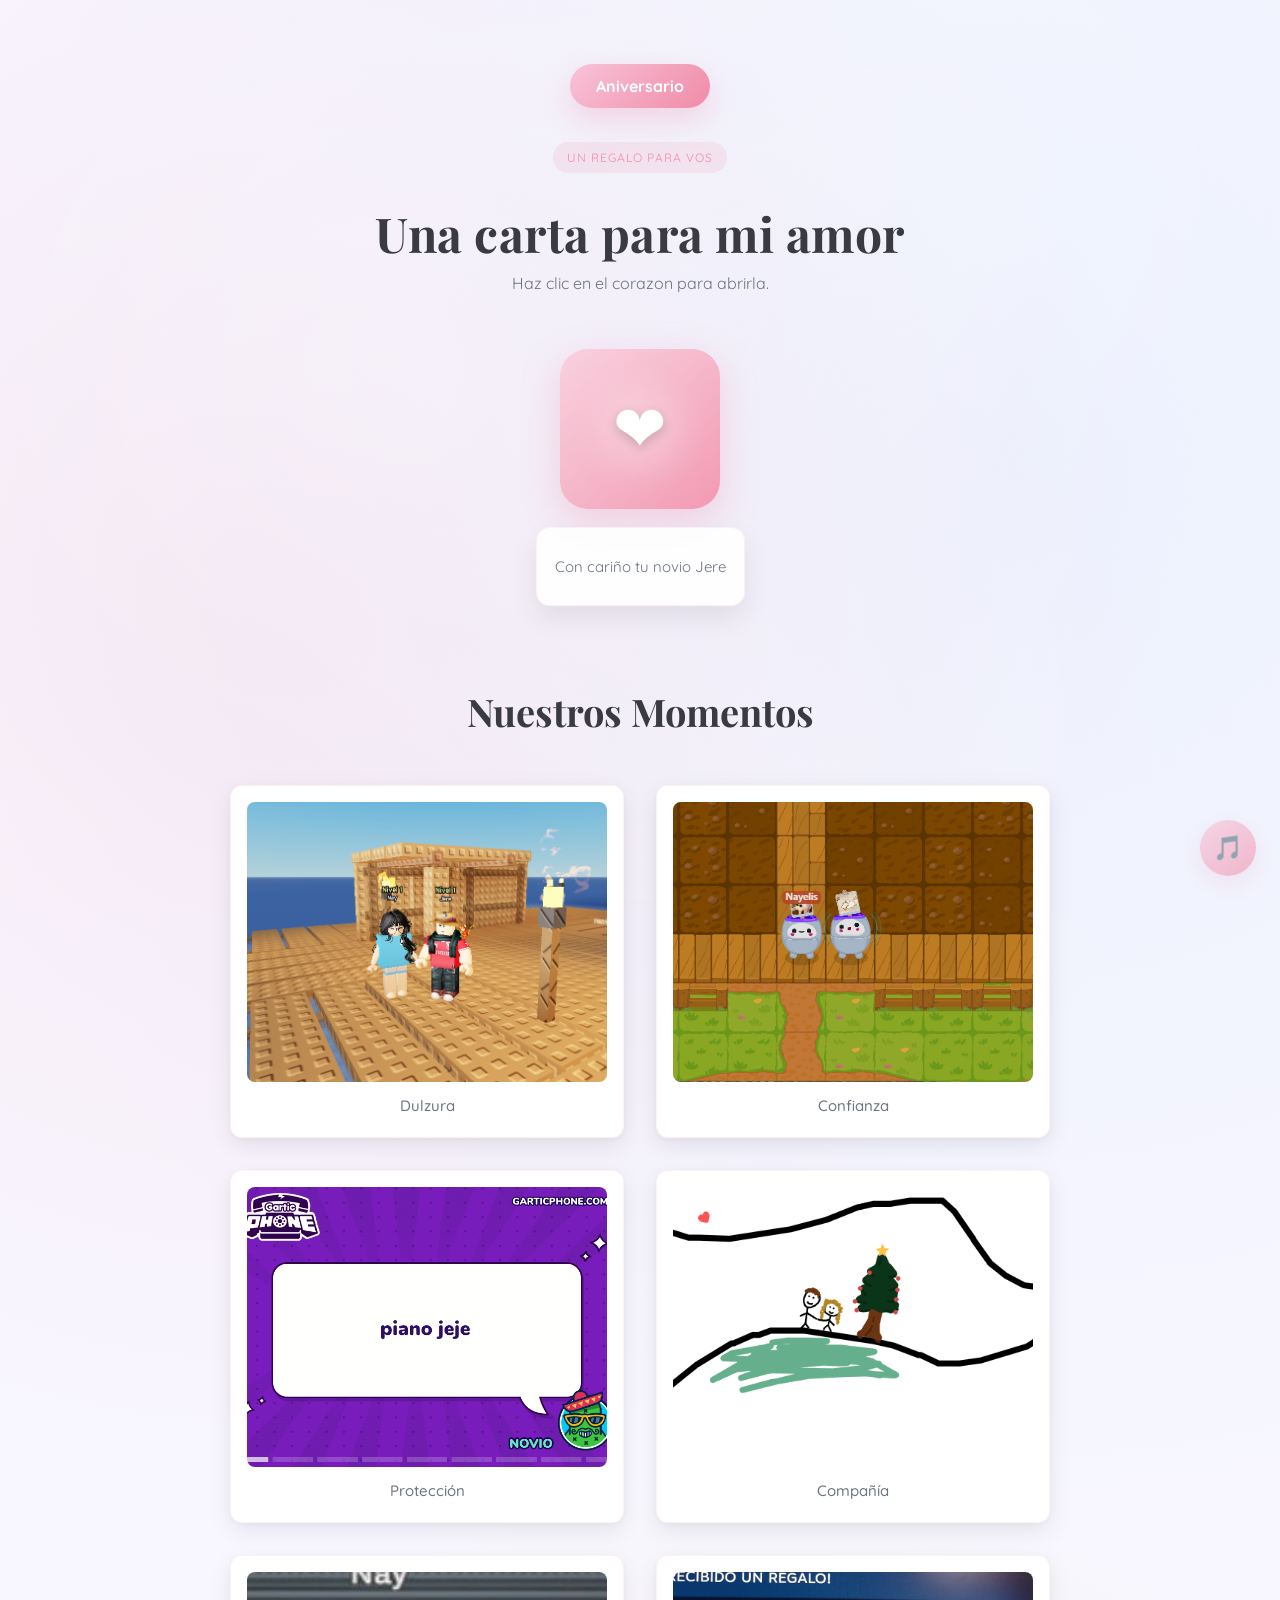
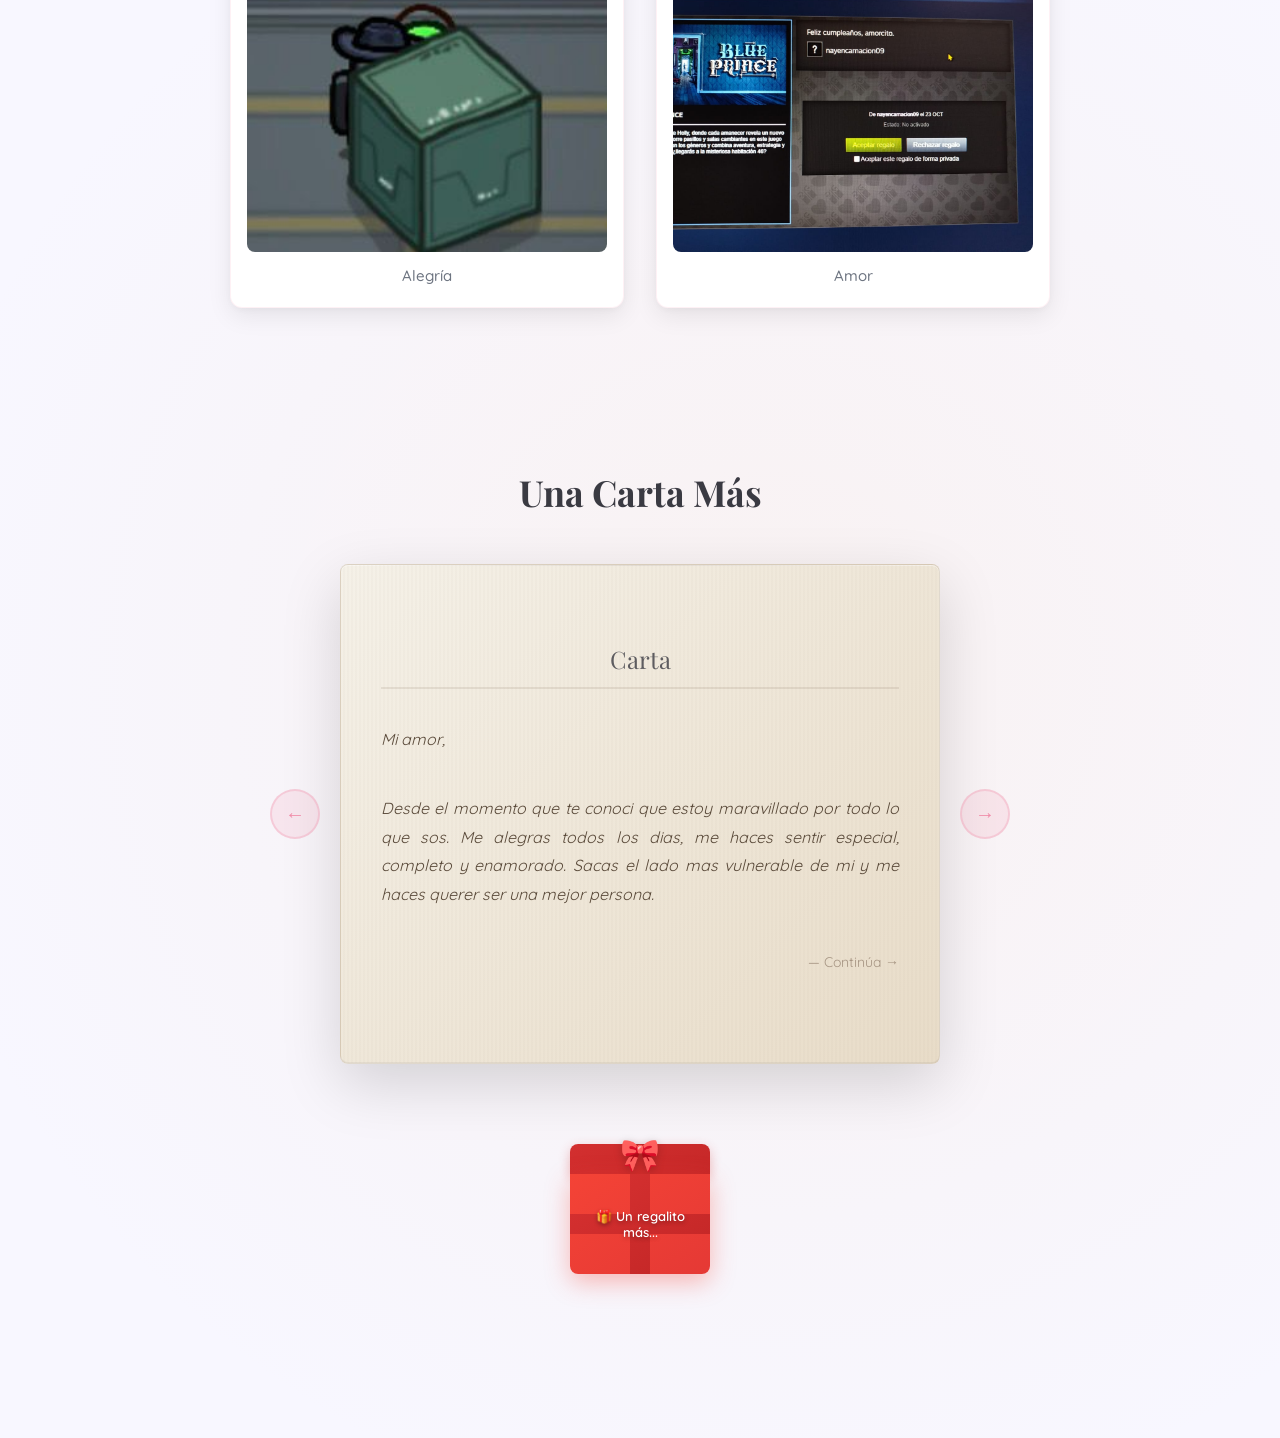
==== commit 8fa28519: "V2.0: Version aniversario" ====
--- a/index.html
+++ b/index.html
@@ -21,6 +21,9 @@
   <div class="bg-texture" aria-hidden="true"></div>
   <div class="container">
     <header class="header">
+      <div class="top-actions">
+        <a class="anniversary-button" href="anniversary.html">Aniversario</a>
+      </div>
       <p class="eyebrow">Un regalo para vos</p>
       <h1>Una carta para mi amor</h1>
       <p class="sub">Haz clic en el corazon para abrirla.</p>
--- a/style.css
+++ b/style.css
@@ -11,6 +11,9 @@
 }
 
 * { box-sizing: border-box; }
+html {
+  scroll-behavior: smooth;
+}
 body {
   margin: 0;
   min-height: 100vh;
@@ -24,6 +27,35 @@
 }
 
 a { color: inherit; }
+
+.top-actions {
+  display: flex;
+  justify-content: center;
+  margin-bottom: 22px;
+}
+
+.anniversary-button {
+  display: inline-flex;
+  align-items: center;
+  justify-content: center;
+  padding: 12px 26px;
+  border-radius: 999px;
+  background: linear-gradient(135deg, #f8c3d8, #f08ba8);
+  color: #fff;
+  text-decoration: none;
+  font-weight: 700;
+  box-shadow: 0 12px 28px rgba(240, 139, 168, 0.28);
+  transition: transform 180ms ease, box-shadow 200ms ease;
+}
+
+.anniversary-button:hover {
+  transform: translateY(-2px) scale(1.02);
+  box-shadow: 0 16px 32px rgba(240, 139, 168, 0.35);
+}
+
+.anniversary-button:active {
+  transform: translateY(0) scale(0.99);
+}
 
 .bg-texture {
   position: fixed;
@@ -138,6 +170,88 @@
 }
 
 .note-small { font-size: 15px; }
+
+.timeline-section {
+  margin-top: 70px;
+  margin-bottom: 80px;
+  padding: 28px 18px 10px;
+}
+
+.section-heading {
+  text-align: center;
+  margin-bottom: 36px;
+}
+
+.section-heading h2 {
+  font-family: var(--font-title);
+  font-size: clamp(28px, 4vw, 38px);
+  margin: 12px 0 0;
+  color: var(--text);
+}
+
+.timeline {
+  position: relative;
+  max-width: 780px;
+  margin: 0 auto;
+  padding-left: 18px;
+}
+
+.timeline::before {
+  content: "";
+  position: absolute;
+  left: 11px;
+  top: 0;
+  bottom: 0;
+  width: 3px;
+  background: linear-gradient(180deg, rgba(240, 139, 168, 0.3), rgba(183, 216, 247, 0.8), rgba(240, 139, 168, 0.3));
+  border-radius: 999px;
+}
+
+.timeline-item {
+  position: relative;
+  margin-left: 22px;
+  margin-bottom: 22px;
+  padding: 18px 22px 18px 24px;
+  background: rgba(255, 255, 255, 0.78);
+  border: 1px solid rgba(240, 139, 168, 0.12);
+  border-radius: 14px;
+  box-shadow: 0 12px 26px rgba(58, 58, 66, 0.06);
+}
+
+.timeline-item::before {
+  content: "";
+  position: absolute;
+  left: -28px;
+  top: 20px;
+  width: 16px;
+  height: 16px;
+  border-radius: 50%;
+  background: linear-gradient(135deg, #f5bfd0, #f08ba8);
+  border: 3px solid #fff;
+  box-shadow: 0 0 0 3px rgba(240, 139, 168, 0.18);
+}
+
+.timeline-item.highlight {
+  background: linear-gradient(135deg, rgba(252, 231, 239, 0.94), rgba(211, 230, 250, 0.9));
+  border-color: rgba(240, 139, 168, 0.22);
+}
+
+.timeline-date {
+  display: inline-block;
+  font-size: 13px;
+  font-weight: 700;
+  letter-spacing: 0.04em;
+  text-transform: uppercase;
+  color: var(--accent);
+  margin-bottom: 8px;
+}
+
+.timeline-item p {
+  margin: 0;
+  font-size: 16px;
+  line-height: 1.5;
+  color: var(--text);
+}
 
 .gallery {
   margin-top: 80px;
@@ -375,6 +489,55 @@
     opacity: 0;
     transform: rotateY(30deg) translateX(20px);
   }
+}
+
+.letter-write-section {
+  margin-top: 20px;
+  margin-bottom: 40px;
+  padding: 0 18px;
+}
+
+.letter-write-card {
+  max-width: 760px;
+  margin: 0 auto;
+  background: linear-gradient(135deg, rgba(255, 255, 255, 0.9), rgba(255, 248, 250, 0.92));
+  border: 1px solid rgba(240, 139, 168, 0.16);
+  box-shadow: 0 16px 38px rgba(98, 76, 92, 0.08);
+  border-radius: 20px;
+  padding: 32px 24px 28px;
+  text-align: center;
+}
+
+.letter-write-card h2 {
+  font-family: var(--font-title);
+  font-size: clamp(28px, 4vw, 36px);
+  margin: 14px 0 8px;
+}
+
+.write-intro {
+  max-width: 540px;
+  margin: 0 auto 22px;
+  color: var(--muted);
+  line-height: 1.7;
+}
+
+.letter-write-card textarea {
+  width: 100%;
+  min-height: 180px;
+  border: 1px solid rgba(240, 139, 168, 0.2);
+  border-radius: 16px;
+  background: rgba(255, 255, 255, 0.75);
+  padding: 20px 18px;
+  font-family: var(--font-body);
+  font-size: 16px;
+  color: var(--text);
+  resize: vertical;
+  box-shadow: inset 0 2px 8px rgba(0, 0, 0, 0.03);
+}
+
+.letter-write-card textarea:focus {
+  outline: 3px solid rgba(183, 216, 247, 0.6);
+  border-color: rgba(240, 139, 168, 0.3);
 }
 
 .gift-section {
